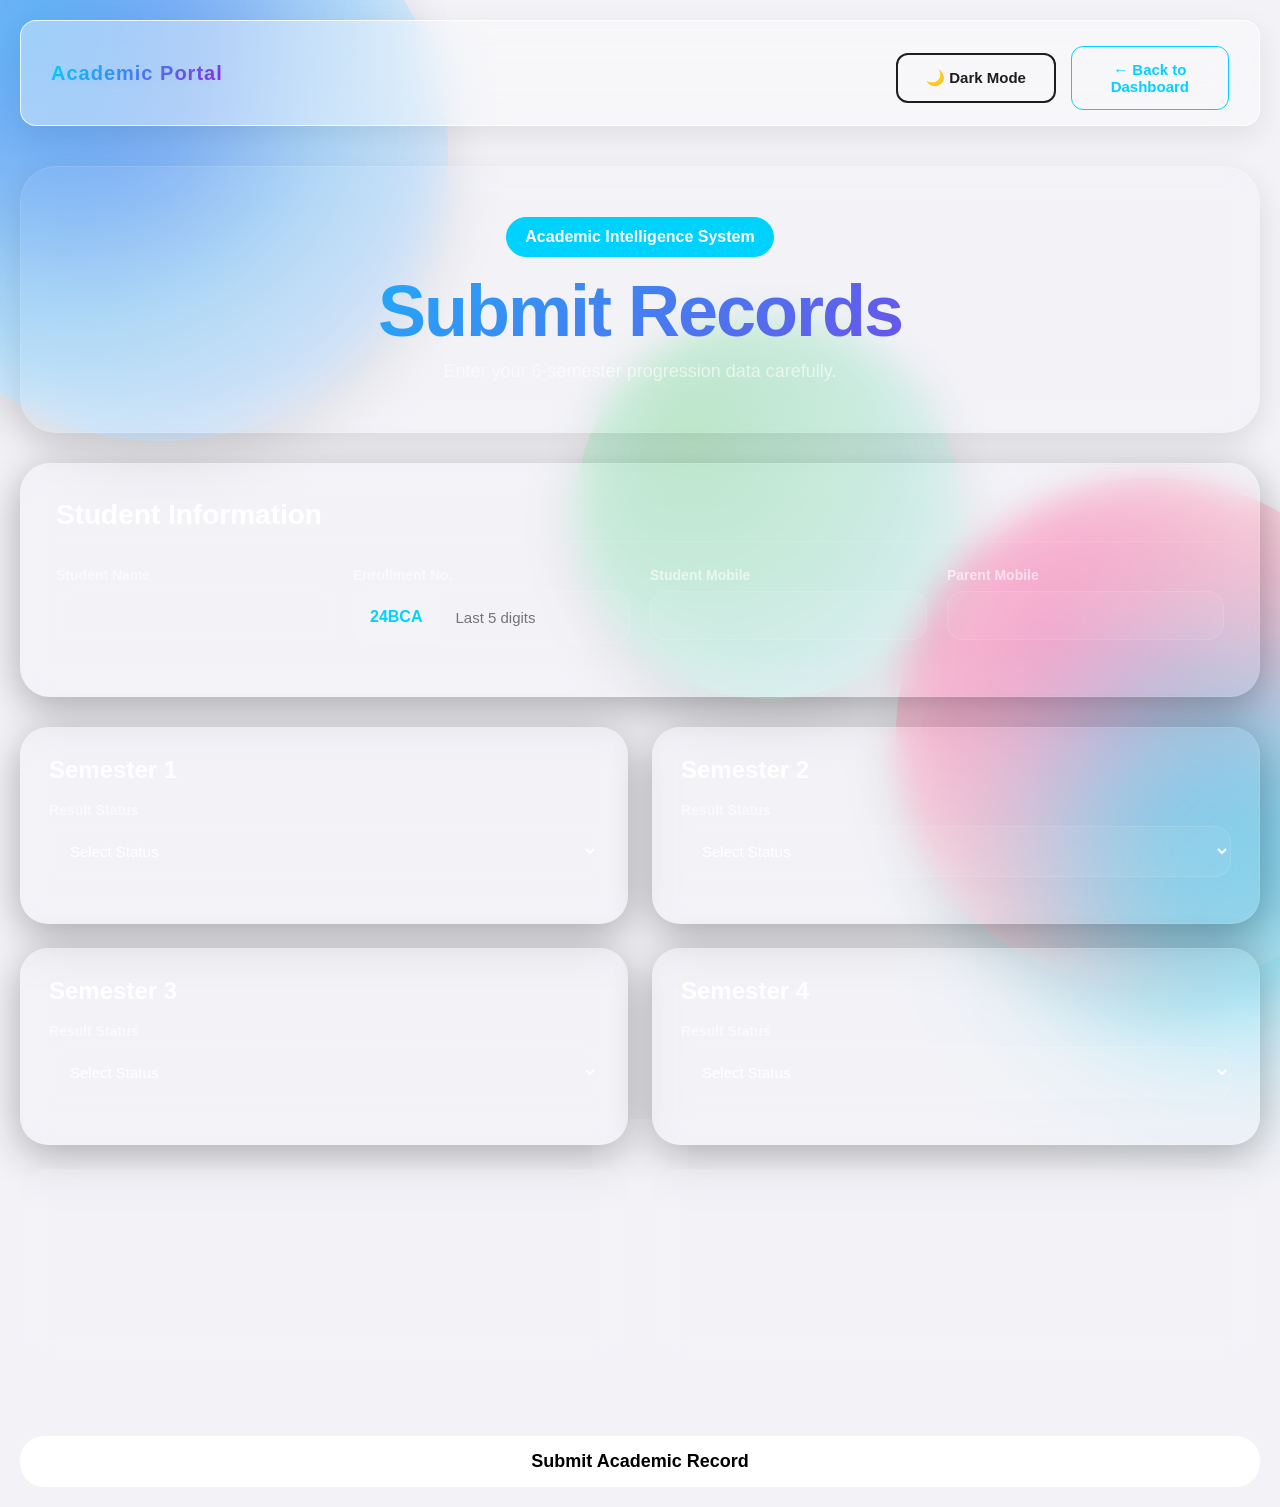
==== index.html @ d511ae59 "Update index.html" ====
<!DOCTYPE html>
<html lang="en">
<head>
    <meta charset="UTF-8">
    <meta name="viewport" content="width=device-width, initial-scale=1.0">
    <title>Submit Academic Records</title>
    <link rel="stylesheet" href="style.css">
    <link rel="stylesheet" href="dashboard.css">
</head>
<body class="dashboard-body" data-theme="light">

    <div class="orb orb-1"></div>
    <div class="orb orb-2"></div>
    <div class="orb orb-3"></div>

    <nav class="glass-nav">
        <h2>Academic Portal</h2>
        <div class="nav-controls">
            <button id="themeToggle" class="action-btn secondary theme-btn">🌙 Dark Mode</button>
            <button onclick="window.location.href='student-dashboard.html'" class="action-btn" style="background: transparent; border: 1px solid var(--primary); color: var(--primary);">
                ← Back to Dashboard
            </button>
        </div>
    </nav>

    <div class="container" style="margin-top: 40px; position: relative; z-index: 10;">
        
        <div class="hero" style="background: var(--card); backdrop-filter: blur(15px); border: 1px solid var(--border); box-shadow: 0 10px 30px rgba(0,0,0,0.1);">
            <div class="hero-content">
                <span class="hero-badge" style="background: var(--primary); color: white;">Academic Intelligence System</span>
                <h1 style="background: linear-gradient(135deg, var(--primary), var(--secondary)); -webkit-background-clip: text; -webkit-text-fill-color: transparent;">Submit Records</h1>
                <p style="color: var(--muted);">Enter your 6-semester progression data carefully.</p>
            </div>
        </div>

        <div class="dashboard">
            <section class="profile-card" style="background: var(--card); backdrop-filter: blur(15px); border: 1px solid var(--border);">
                <div class="section-header">
                    <h2 style="color: var(--text);">Student Information</h2>
                </div>
                <div class="profile-grid">
                    <div class="form-group">
                        <label style="color: var(--muted);">Student Name</label>
                        <input type="text" id="studentName" style="background: rgba(255,255,255,0.05); color: var(--text); border: 1px solid var(--border);">
                    </div>
                    <div class="form-group">
                        <label style="color: var(--muted);">Enrollment No.</label>
                        <div class="enroll-box" style="background: rgba(255,255,255,0.05); border: 1px solid var(--border);">
                            <span class="prefix" style="color: var(--primary);">24BCA</span>
                            <input type="text" id="rollNumber" maxlength="5" placeholder="Last 5 digits" style="color: var(--text);">
                        </div>
                    </div>
                    <div class="form-group">
                        <label style="color: var(--muted);">Student Mobile</label>
                        <input type="tel" id="studentMobile" style="background: rgba(255,255,255,0.05); color: var(--text); border: 1px solid var(--border);">
                    </div>
                    <div class="form-group">
                        <label style="color: var(--muted);">Parent Mobile</label>
                        <input type="tel" id="parentMobile" style="background: rgba(255,255,255,0.05); color: var(--text); border: 1px solid var(--border);">
                    </div>
                </div>
            </section>

            <div class="semester-grid">
                
                <section class="semester-card" style="background: var(--card); backdrop-filter: blur(15px); border: 1px solid var(--border);">
                    <h2 style="color: var(--text);">Semester 1</h2>
                    <div class="form-group">
                        <label style="color: var(--muted);">Result Status</label>
                        <select class="result-status" data-semester="1" style="background: rgba(255,255,255,0.05); color: var(--text); border: 1px solid var(--border);">
                            <option value="" style="color: black;">Select Status</option>
                            <option value="pass" style="color: black;">Passed</option>
                            <option value="atkt" style="color: black;">ATKT</option>
                        </select>
                    </div>
                    <div id="semester1Container"></div>
                </section>

                <section class="semester-card" style="background: var(--card); backdrop-filter: blur(15px); border: 1px solid var(--border);">
                    <h2 style="color: var(--text);">Semester 2</h2>
                    <div class="form-group">
                        <label style="color: var(--muted);">Result Status</label>
                        <select class="result-status" data-semester="2" style="background: rgba(255,255,255,0.05); color: var(--text); border: 1px solid var(--border);">
                            <option value="" style="color: black;">Select Status</option>
                            <option value="pass" style="color: black;">Passed</option>
                            <option value="atkt" style="color: black;">ATKT</option>
                        </select>
                    </div>
                    <div id="semester2Container"></div>
                </section>

                <section class="semester-card" style="background: var(--card); backdrop-filter: blur(15px); border: 1px solid var(--border);">
                    <h2 style="color: var(--text);">Semester 3</h2>
                    <div class="form-group">
                        <label style="color: var(--muted);">Result Status</label>
                        <select class="result-status" data-semester="3" style="background: rgba(255,255,255,0.05); color: var(--text); border: 1px solid var(--border);">
                            <option value="" style="color: black;">Select Status</option>
                            <option value="pass" style="color: black;">Passed</option>
                            <option value="atkt" style="color: black;">ATKT</option>
                        </select>
                    </div>
                    <div id="semester3Container"></div>
                </section>

                <section class="semester-card" style="background: var(--card); backdrop-filter: blur(15px); border: 1px solid var(--border);">
                    <h2 style="color: var(--text);">Semester 4</h2>
                    <div class="form-group">
                        <label style="color: var(--muted);">Result Status</label>
                        <select class="result-status" data-semester="4" style="background: rgba(255,255,255,0.05); color: var(--text); border: 1px solid var(--border);">
                            <option value="" style="color: black;">Select Status</option>
                            <option value="pass" style="color: black;">Passed</option>
                            <option value="atkt" style="color: black;">ATKT</option>
                        </select>
                    </div>
                    <div id="semester4Container"></div>
                </section>

                <section class="semester-card" style="background: var(--card); backdrop-filter: blur(15px); border: 1px solid var(--border);">
                    <h2 style="color: var(--text);">Semester 5</h2>
                    <div class="form-group">
                        <label style="color: var(--muted);">Result Status</label>
                        <select class="result-status" data-semester="5" style="background: rgba(255,255,255,0.05); color: var(--text); border: 1px solid var(--border);">
                            <option value="" style="color: black;">Select Status</option>
                            <option value="pass" style="color: black;">Passed</option>
                            <option value="atkt" style="color: black;">ATKT</option>
                        </select>
                    </div>
                    <div id="semester5Container"></div>
                </section>

                <section class="semester-card" style="background: var(--card); backdrop-filter: blur(15px); border: 1px solid var(--border);">
                    <h2 style="color: var(--text);">Semester 6</h2>
                    <div class="form-group">
                        <label style="color: var(--muted);">Result Status</label>
                        <select class="result-status" data-semester="6" style="background: rgba(255,255,255,0.05); color: var(--text); border: 1px solid var(--border);">
                            <option value="" style="color: black;">Select Status</option>
                            <option value="pass" style="color: black;">Passed</option>
                            <option value="atkt" style="color: black;">ATKT</option>
                        </select>
                    </div>
                    <div id="semester6Container"></div>
                </section>

            </div>

            <div class="submit-section" style="margin-top: 30px;">
                <button id="submitBtn" class="action-btn" style="width: 100%; padding: 15px; font-size: 18px;">Submit Academic Record</button>
            </div>
        </div>
    </div>

    <script src="script.js"></script>

    <script>
        const themeBtn = document.getElementById('themeToggle');
        const body = document.body;

        // Pull the exact theme the user selected on the dashboard
        const currentTheme = localStorage.getItem('theme') || 'light';
        body.setAttribute('data-theme', currentTheme);
        themeBtn.innerHTML = currentTheme === 'light' ? '🌙 Dark Mode' : '☀️ Light Mode';

        // Allow toggling from this page too
        themeBtn.addEventListener('click', () => {
            const newTheme = body.getAttribute('data-theme') === 'light' ? 'dark' : 'light';
            body.setAttribute('data-theme', newTheme);
            localStorage.setItem('theme', newTheme);
            themeBtn.innerHTML = newTheme === 'light' ? '🌙 Dark Mode' : '☀️ Light Mode';
        });
    </script>
</body>
</html>
---- style.css ----
@import url('https://fonts.googleapis.com/css2?family=Manrope:wght@300;400;500;600;700;800&display=swap');

* { margin: 0; padding: 0; box-sizing: border-box; font-family: 'Manrope', sans-serif; }

:root {
    --bg: #0a0a0f;
    --card: rgba(255, 255, 255, 0.05);
    --text: #ffffff;
    --muted: rgba(255, 255, 255, 0.6);
    --border: rgba(255, 255, 255, 0.1);
    --primary: #00d2ff;
    --secondary: #8a2be2;
    --warning: #ff2a85;
}

body {
    background-color: var(--bg);
    min-height: 100vh;
    padding: 40px 20px;
    overflow-x: hidden;
    color: var(--text);
}

/* Ambient Background Orbs */
body::before, body::after {
    content: "";
    position: fixed;
    border-radius: 50%;
    filter: blur(80px);
    z-index: -1;
    opacity: 0.5;
}

body::before {
    width: 400px; height: 400px;
    background: var(--secondary);
    top: -150px; left: -120px;
    animation: floatA 12s infinite ease-in-out;
}

body::after {
    width: 350px; height: 350px;
    background: var(--primary);
    bottom: -120px; right: -120px;
    animation: floatB 15s infinite ease-in-out;
}

@keyframes floatA { 50% { transform: translate(60px, 40px); } }
@keyframes floatB { 50% { transform: translate(-50px, -30px); } }

.container { max-width: 1400px; margin: auto; }

/* Liquid Glass Panels */
.hero, .stat-card, .profile-card, .semester-card, .atkt-card {
    background: var(--card);
    backdrop-filter: blur(20px);
    -webkit-backdrop-filter: blur(20px);
    border: 1px solid var(--border);
    box-shadow: 0 10px 40px rgba(0, 0, 0, 0.3);
}

.hero {
    padding: 50px;
    border-radius: 36px;
    margin-bottom: 30px;
    text-align: center;
}

.hero-badge {
    display: inline-block;
    padding: 10px 18px;
    border-radius: 999px;
    background: rgba(0, 210, 255, 0.1);
    border: 1px solid var(--primary);
    font-weight: 700;
    color: var(--primary);
    margin-bottom: 20px;
}

.hero h1 {
    font-size: 72px;
    line-height: .95;
    letter-spacing: -2px;
    font-weight: 800;
    color: var(--text);
    margin-bottom: 16px;
}

.hero p {
    font-size: 18px;
    color: var(--muted);
    max-width: 700px;
    margin: 0 auto;
}

/* Stats */
.stats-bar {
    display: grid;
    grid-template-columns: repeat(3, 1fr);
    gap: 20px;
    margin-bottom: 30px;
}

.stat-card {
    padding: 25px;
    border-radius: 24px;
    text-align: center;
    transition: .3s;
}

.stat-card:hover { transform: translateY(-6px); }

.stat-number {
    display: block;
    font-size: 32px;
    font-weight: 800;
    color: var(--primary);
    margin-bottom: 8px;
}

.stat-label { font-size: 14px; font-weight: 600; color: var(--muted); }

/* Dash & Grids (Your Original Layout Preserved) */
.dashboard { display: flex; flex-direction: column; gap: 30px; }

.profile-card { padding: 35px; border-radius: 30px; }

.section-header h2 { font-size: 28px; margin-bottom: 25px; border-bottom: 1px solid var(--border); padding-bottom: 10px;}

.profile-grid {
    display: grid;
    grid-template-columns: repeat(auto-fit, minmax(250px, 1fr));
    gap: 20px;
}

.semester-grid {
    display: grid;
    grid-template-columns: repeat(2, 1fr);
    gap: 24px;
}

.semester-card {
    border-radius: 28px;
    padding: 28px;
    transition: .35s;
}

.semester-card:hover {
    transform: translateY(-5px);
    border-color: var(--primary);
}

.semester-card h2 { font-size: 24px; margin-bottom: 18px; }

/* Frosted Forms */
.form-group { margin-bottom: 18px; }

label { display: block; margin-bottom: 8px; font-size: 14px; font-weight: 700; color: var(--muted); }

input, select {
    width: 100%;
    padding: 15px 16px;
    border-radius: 16px;
    border: 1px solid var(--border);
    background: rgba(0, 0, 0, 0.4);
    color: var(--text);
    font-size: 15px;
    transition: .25s;
}

input:focus, select:focus {
    outline: none;
    border-color: var(--primary);
    box-shadow: 0 0 0 4px rgba(0, 210, 255, 0.15);
}

select option { background: var(--bg); color: var(--text); }

.enroll-box {
    display: flex;
    align-items: center;
    width: 100%;
    height: 52px;
    border: 1px solid var(--border);
    border-radius: 16px;
    overflow: hidden;
    background: rgba(0, 0, 0, 0.4);
    transition: all .25s ease;
}

.enroll-box:focus-within {
    border-color: var(--primary);
    box-shadow: 0 0 0 4px rgba(0, 210, 255, 0.15);
}

.prefix {
    padding: 0 16px;
    height: 100%;
    display: flex;
    align-items: center;
    background: rgba(255, 255, 255, 0.05);
    color: var(--primary);
    font-weight: 600;
    border-right: 1px solid var(--border);
}

.enroll-box input {
    flex: 1;
    height: 100%;
    border: none !important;
    outline: none !important;
    box-shadow: none !important;
    padding: 0 16px;
    background: transparent;
}

/* ATKT Styling */
.atkt-card {
    border: 2px dashed var(--warning);
    border-radius: 20px;
    padding: 20px;
    margin-bottom: 15px;
    background: rgba(255, 42, 133, 0.05);
}

.atkt-card h3 { color: var(--warning); margin-bottom: 15px; }

.atkt-wrapper button {
    padding: 14px 18px;
    border: 1px solid var(--warning);
    border-radius: 14px;
    background: transparent;
    color: var(--warning);
    font-weight: 700;
    cursor: pointer;
    transition: .3s;
}
.atkt-wrapper button:hover { background: rgba(255, 42, 133, 0.1); }

/* Submit Button */
.submit-section { margin-top: 10px; }

#submitBtn {
    width: 100%;
    padding: 24px;
    border: none;
    border-radius: 24px;
    font-size: 18px;
    font-weight: 800;
    cursor: pointer;
    color: #000;
    background: var(--text);
    transition: .3s;
}

#submitBtn:hover { transform: translateY(-4px); box-shadow: 0 10px 30px rgba(255,255,255,0.2); }

/* Responsive Grid Adjustments */
@media(max-width: 900px) {
    .hero h1 { font-size: 48px; }
    .semester-grid { grid-template-columns: 1fr; }
}
@media(max-width: 600px) {
    .hero { padding: 28px; }
    .profile-card, .semester-card { padding: 20px; }
    .hero h1 { font-size: 36px; }
    .stats-bar { grid-template-columns: 1fr; }
}

/* Hide original particle JS dots */
#particles { display: none; }
---- dashboard.css ----
/* Base Reset & Variables for Dark/Light Mode */
* {
    box-sizing: border-box;
    font-family: -apple-system, BlinkMacSystemFont, "Segoe UI", Roboto, Helvetica, Arial, sans-serif;
}

/* Light Mode Variables (Default) */
:root {
    --bg-color: #f2f2f7;
    --text-main: #1d1d1f;
    --text-muted: #4a4a4e;
    --glass-bg: rgba(255, 255, 255, 0.4);
    --glass-border: rgba(255, 255, 255, 0.8);
    --glass-shadow: rgba(0, 0, 0, 0.08);
    --ring-track: rgba(0, 0, 0, 0.05);
    --btn-bg: #1d1d1f;
    --btn-text: #ffffff;
}

/* Dark Mode Variables */
[data-theme="dark"] {
    --bg-color: #0d0d12;
    --text-main: #ffffff;
    --text-muted: rgba(255, 255, 255, 0.7);
    --glass-bg: rgba(255, 255, 255, 0.05);
    --glass-border: rgba(255, 255, 255, 0.15);
    --glass-shadow: rgba(0, 0, 0, 0.3);
    --ring-track: rgba(255, 255, 255, 0.1);
    --btn-bg: rgba(255, 255, 255, 0.9);
    --btn-text: #0d0d12;
}

body {
    background-color: var(--bg-color); 
    color: var(--text-main);
    display: flex;
    justify-content: center;
    align-items: center;
    height: 100vh;
    margin: 0;
    overflow: hidden; 
    transition: background-color 0.5s ease, color 0.5s ease; /* Smooth transition when toggling */
}

/* =========================================
   LIQUID MIRROR BUBBLES
   ========================================= */
.orb {
    position: fixed;
    border-radius: 50%;
    z-index: -1;
    /* This creates the liquid 3D glass effect */
    box-shadow: inset 0 0 60px rgba(255, 255, 255, 0.4), 0 20px 50px rgba(0, 0, 0, 0.1);
    backdrop-filter: blur(8px);
    -webkit-backdrop-filter: blur(8px);
    animation: float 20s infinite alternate ease-in-out;
}

.orb-1 {
    width: 45vw; height: 45vw;
    top: -15%; left: -10%;
    background: radial-gradient(circle at 30% 30%, rgba(0, 210, 255, 0.5), rgba(138, 43, 226, 0.1));
}

.orb-2 {
    width: 40vw; height: 40vw;
    bottom: -10%; right: -10%;
    background: radial-gradient(circle at 30% 30%, rgba(255, 42, 133, 0.4), rgba(255, 140, 0, 0.1));
    animation-delay: -5s;
}

.orb-3 {
    width: 30vw; height: 30vw;
    top: 35%; left: 45%;
    background: radial-gradient(circle at 30% 30%, rgba(52, 199, 89, 0.3), rgba(0, 210, 255, 0.1));
    animation-delay: -10s;
}

@keyframes float {
    0% { transform: translate(0, 0) scale(1) rotate(0deg); }
    50% { transform: translate(40px, -40px) scale(1.05) rotate(15deg); }
    100% { transform: translate(-20px, 30px) scale(0.95) rotate(-10deg); }
}

/* =========================================
   MIRRORY GLASS HEADER
   ========================================= */
.glass-nav {
    display: flex;
    justify-content: space-between;
    align-items: center;
    padding: 20px 40px;
    background: var(--card);
    backdrop-filter: blur(25px);
    -webkit-backdrop-filter: blur(25px);
    border-bottom: 1px solid var(--border);
    box-shadow: 0 10px 30px rgba(0, 0, 0, 0.05);
}

.glass-nav h2 {
    /* Gradient text that adapts to the theme */
    background: linear-gradient(135deg, var(--primary), var(--secondary));
    -webkit-background-clip: text;
    -webkit-text-fill-color: transparent;
    font-size: 28px;
    font-weight: 900;
    letter-spacing: 1px;
    text-shadow: 0px 4px 15px rgba(0,0,0,0.05);
}

/* Enhances the header text brightness specifically in Dark Mode */
[data-theme="dark"] .glass-nav h2 {
    background: linear-gradient(135deg, #00d2ff, #e0aaff);
    -webkit-background-clip: text;
    -webkit-text-fill-color: transparent;
}
/* Animation keyframes */
@keyframes float {
    0% { transform: translate(0, 0) scale(1); }
    33% { transform: translate(120px, 180px) scale(1.1); }
    66% { transform: translate(-80px, 120px) scale(0.95); }
    100% { transform: translate(180px, -80px) scale(1.15); }
}

/* --- LIQUID GLASS LOGIN CARD (LIGHT MODE) --- */
.login-card {
    background: rgba(255, 255, 255, 0.4);
    backdrop-filter: blur(25px);
    -webkit-backdrop-filter: blur(25px); 
    
    border: 1px solid rgba(255, 255, 255, 0.8);
    border-bottom: 1px solid rgba(255, 255, 255, 0.4);
    border-right: 1px solid rgba(255, 255, 255, 0.4);
    box-shadow: 0 16px 40px 0 rgba(0, 0, 0, 0.08);
    
    padding: 40px;
    border-radius: 24px;
    width: 100%;
    max-width: 400px;
    z-index: 10; 
}

.login-card h2 {
    text-align: center;
    margin-top: 0;
    margin-bottom: 30px;
    font-weight: 600;
    letter-spacing: 0.5px;
}

/* Form Inputs */
.input-group {
    margin-bottom: 24px;
}

.input-group label {
    display: block;
    margin-bottom: 8px;
    color: #4a4a4e;
    font-size: 14px;
    font-weight: 600;
}

.input-group input {
    width: 100%;
    padding: 14px;
    background: rgba(255, 255, 255, 0.6);
    border: 1px solid rgba(0, 0, 0, 0.05);
    border-radius: 12px;
    font-size: 16px;
    color: #1d1d1f;
    transition: all 0.3s ease;
}

.input-group input::placeholder {
    color: #86868b;
}

.input-group input:focus {
    background: rgba(255, 255, 255, 0.9);
    border-color: rgba(0, 122, 255, 0.4); 
    outline: none;
    box-shadow: 0 0 0 4px rgba(0, 122, 255, 0.1);
}

/* Submit Button */
button {
    width: 100%;
    padding: 16px;
    background: #1d1d1f; 
    color: #ffffff;
    border: none;
    border-radius: 12px;
    font-size: 16px;
    font-weight: 600;
    cursor: pointer;
    transition: all 0.3s ease;
}

button:hover {
    background: #000000;
    transform: translateY(-2px);
    box-shadow: 0 6px 16px rgba(0, 0, 0, 0.2);
}

/* Status Message */
#status-message {
    text-align: center;
    margin-top: 20px;
    font-size: 14px;
    min-height: 20px;
    font-weight: 600;
}

.error { color: #ff3b30; } 
.success { color: #34c759; }

/* =========================================
   DASHBOARD STYLES (Upgraded Liquid Glass)
   ========================================= */

.dashboard-body {
    display: block; 
    overflow-y: auto;
    padding: 20px;
    height: 100%;
}

.nav-controls {
    display: flex;
    gap: 15px;
    align-items: center;
}

.theme-btn {
    padding: 6px 12px;
    font-size: 14px;
    cursor: pointer;
}

/* Upgraded Glass Cards */
.glass-nav, .glass-card {
    background: var(--glass-bg);
    backdrop-filter: blur(25px);
    -webkit-backdrop-filter: blur(25px);
    border: 1px solid var(--glass-border);
    box-shadow: 0 10px 30px 0 var(--glass-shadow);
    transition: all 0.5s ease; /* Smooth theme transition */
}

.glass-nav {
    border-radius: 16px;
    padding: 15px 30px;
    display: flex;
    justify-content: space-between;
    align-items: center;
    margin-bottom: 30px;
}

.glass-nav h2 {
    margin: 0;
    font-size: 20px;
}

.logout-btn {
    width: auto;
    padding: 8px 20px;
    font-size: 14px;
    background: transparent;
    color: #ff3b30;
    border: 1px solid #ff3b30;
}

.logout-btn:hover {
    background: #ff3b30;
    color: white;
}

.dashboard-container {
    max-width: 1000px;
    margin: 0 auto;
}

.glass-card {
    border-radius: 20px;
    padding: 25px;
    margin-bottom: 25px;
}

.glass-card h3 {
    margin-top: 0;
    margin-bottom: 20px;
    border-bottom: 1px solid var(--ring-track);
    padding-bottom: 10px;
}

/* Liquid SVG Progress Rings */
.rings-section {
    text-align: center;
}

.rings-container {
    display: flex;
    justify-content: space-around;
    flex-wrap: wrap;
    gap: 20px;
    padding-top: 10px;
}

.ring-wrapper {
    position: relative;
    width: 160px;
    display: flex;
    flex-direction: column;
    align-items: center;
    transition: transform 0.3s ease; /* Fun hover effect */
}

.ring-wrapper:hover {
    transform: translateY(-5px) scale(1.05);
}

.progress-ring {
    transform: rotate(-90deg); 
    /* This drop-shadow creates the 3D Liquid Glow effect */
    filter: drop-shadow(0px 0px 8px rgba(0,0,0,0.2));
}

.progress-ring circle {
    fill: transparent;
    stroke-width: 14; /* Thicker for a more liquid feel */
    stroke-linecap: round; 
}

.ring-bg {
    stroke: var(--ring-track);
    transition: stroke 0.5s ease;
}

.ring-progress {
    /* Larger circumference for r=60 is ~377 */
    stroke-dasharray: 377; 
    stroke-dashoffset: 377;
    /* Springy, satisfying animation curve */
    transition: stroke-dashoffset 1.5s cubic-bezier(0.4, 0, 0.2, 1); 
}

/* Vibrant Glow Colors */
.ring-green { stroke: #34c759; filter: drop-shadow(0 0 10px rgba(52, 199, 89, 0.4)); }
.ring-blue { stroke: #0a84ff; filter: drop-shadow(0 0 10px rgba(10, 132, 255, 0.4)); }
.ring-pink { stroke: #ff2d55; filter: drop-shadow(0 0 10px rgba(255, 45, 85, 0.4)); }

.ring-text {
    position: absolute;
    top: 60px; 
    left: 50%;
    transform: translateX(-50%);
    font-size: 24px;
    font-weight: bold;
    color: var(--text-main);
    transition: color 0.5s ease;
}

.ring-label {
    margin-top: 15px;
    font-size: 15px;
    font-weight: 600;
    color: var(--text-muted);
}

/* Lower Grid Layout Updates */
.dashboard-grid {
    display: grid;
    grid-template-columns: 2fr 1fr;
    gap: 25px;
}

@media (max-width: 768px) {
    .dashboard-grid {
        grid-template-columns: 1fr; 
    }
}

.announcement-list {
    list-style: none;
    padding: 0;
    margin: 0;
}

.announcement-list li {
    padding: 12px 0;
    border-bottom: 1px solid var(--ring-track);
}

.announcement-list a {
    text-decoration: none;
    color: #0a84ff;
    font-weight: 500;
}

.announcement-list a:hover {
    text-decoration: underline;
}

.actions-column {
    display: flex;
    flex-direction: column;
    gap: 25px;
}

.action-btn {
    width: 100%;
    padding: 14px;
    margin-top: 10px;
    background: var(--btn-bg);
    color: var(--btn-text);
    border: none;
    border-radius: 12px;
    font-size: 15px;
    font-weight: 600;
    cursor: pointer;
    transition: all 0.3s ease;
}

.action-btn:hover {
    transform: translateY(-2px);
    box-shadow: 0 6px 16px rgba(0, 0, 0, 0.2);
}

.action-btn.secondary {
    background: transparent;
    color: var(--text-main);
    border: 2px solid var(--text-main);
}

.action-btn.secondary:hover {
    background: var(--ring-track);
    box-shadow: none;
}

.status-badge {
    font-weight: bold;
    color: var(--text-muted);
}

/* --- LOGIN TABS (Segmented Control) --- */
.login-tabs {
    display: flex;
    background: var(--ring-track); /* Uses the translucent variable from our themes */
    border-radius: 14px;
    padding: 5px;
    margin-bottom: 25px;
}

.login-tab {
    flex: 1;
    text-align: center;
    padding: 12px;
    border-radius: 10px;
    cursor: pointer;
    font-size: 15px;
    font-weight: 600;
    color: var(--text-muted);
    transition: all 0.3s cubic-bezier(0.4, 0, 0.2, 1);
}

.login-tab:hover {
    color: var(--text-main);
}

.login-tab.active {
    background: var(--glass-bg);
    color: var(--text-main);
    box-shadow: 0 4px 12px var(--glass-shadow);
    border: 1px solid var(--glass-border);
}

/* =========================================
   8. MODAL (POP-UP) STYLES
   ========================================= */
.modal-overlay {
    position: fixed;
    top: 0;
    left: 0;
    width: 100%;
    height: 100%;
    background: rgba(0, 0, 0, 0.6);
    backdrop-filter: blur(15px);
    -webkit-backdrop-filter: blur(15px);
    z-index: 1000;
    display: flex;
    justify-content: center;
    align-items: center;
    
    /* Hidden by default with smooth fade */
    opacity: 0;
    visibility: hidden;
    transition: all 0.4s ease;
}

/* When the .active class is added via JS, it appears */
.modal-overlay.active {
    opacity: 1;
    visibility: visible;
}

.modal-content {
    width: 95%;
    max-width: 1200px;
    position: relative;
    
    /* Starts slightly lower and smaller for the slide-up effect */
    transform: translateY(50px) scale(0.95);
    transition: all 0.5s cubic-bezier(0.175, 0.885, 0.32, 1.275);
}

.modal-overlay.active .modal-content {
    transform: translateY(0) scale(1);
}

.modal-scroll-area {
    max-height: 85vh; /* Prevents the modal from being taller than the screen */
    overflow-y: auto; /* Adds a scrollbar inside the modal */
    padding: 20px 0;
    border-radius: 30px;
    /* Custom scrollbar hiding for cleaner look */
    scrollbar-width: thin;
    scrollbar-color: var(--primary) transparent;
}

/* Close Button Styling */
.close-btn {
    position: absolute;
    top: -15px;
    right: -15px;
    width: 45px;
    height: 45px;
    background: rgba(255, 255, 255, 0.1);
    backdrop-filter: blur(10px);
    border: 1px solid rgba(255, 255, 255, 0.2);
    border-radius: 50%;
    color: white;
    font-size: 28px;
    line-height: 1;
    cursor: pointer;
    z-index: 1100;
    transition: all 0.3s ease;
    box-shadow: 0 4px 15px rgba(0,0,0,0.3);
}

.close-btn:hover {
    background: var(--warning);
    transform: rotate(90deg); /* Fun spin effect */
}
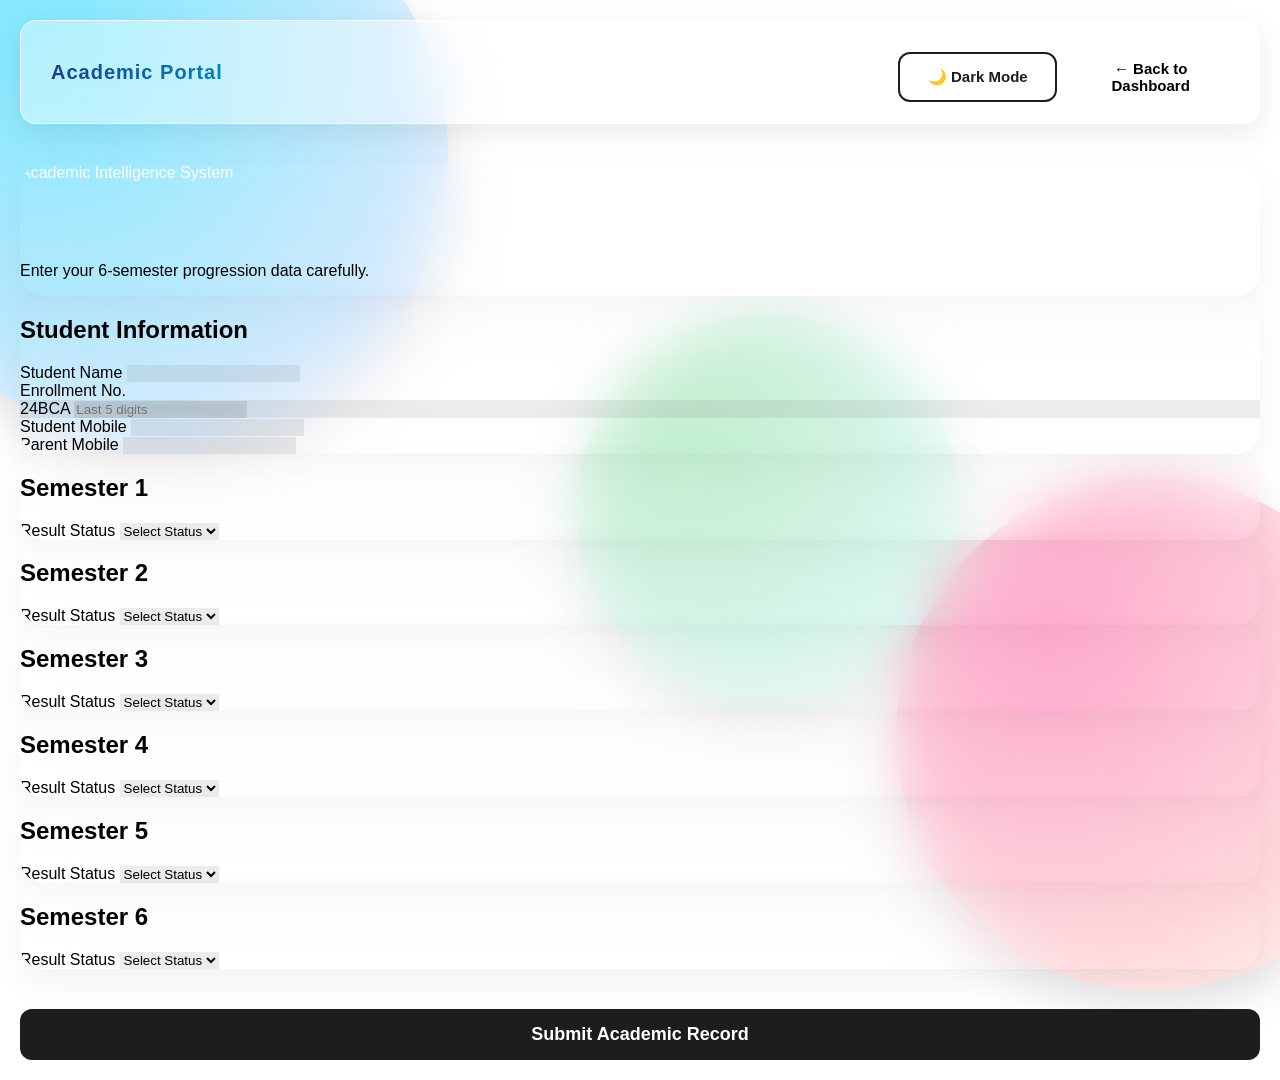
==== commit c924b7f6: "Update index.html" ====
--- a/index.html
+++ b/index.html
@@ -4,7 +4,6 @@
     <meta charset="UTF-8">
     <meta name="viewport" content="width=device-width, initial-scale=1.0">
     <title>Submit Academic Records</title>
-    <link rel="stylesheet" href="style.css">
     <link rel="stylesheet" href="dashboard.css">
 </head>
 <body class="dashboard-body" data-theme="light">
--- a/dashboard.css
+++ b/dashboard.css
@@ -552,3 +552,103 @@
     background: var(--warning);
     transform: rotate(90deg); /* Fun spin effect */
 }
+
+/* =========================================
+   MASTER COLOR ENFORCER (Fixes Light Mode)
+   ========================================= */
+/* 1. Force the main background and text to swap */
+body.dashboard-body {
+    background-color: var(--bg);
+    color: var(--text);
+    transition: background-color 0.4s ease, color 0.4s ease;
+}
+
+/* 2. Force headings and text to obey the theme */
+h1, h2:not(.glass-nav h2), h3, .stat-number, .profile-card h2, .semester-card h2 {
+    color: var(--text) !important;
+}
+
+p, label, .ring-label, .hero p {
+    color: var(--muted) !important;
+}
+
+/* 3. Fix the Input Boxes so they are visible in both modes */
+input[type="text"], 
+input[type="number"], 
+input[type="tel"], 
+select, 
+.enroll-box {
+    /* Uses a smart translucent grey that looks good on both light and dark backgrounds */
+    background-color: rgba(128, 128, 128, 0.15) !important; 
+    color: var(--text) !important;
+    border: 1px solid var(--border) !important;
+    backdrop-filter: blur(5px);
+}
+
+/* 4. Fix the Dropdown Options (so the list isn't invisible) */
+select option {
+    background-color: var(--bg);
+    color: var(--text);
+}
+
+/* 5. Make sure the cards themselves keep their glass look */
+.glass-card, .semester-card, .profile-card {
+    background: var(--card) !important;
+    border: 1px solid var(--border) !important;
+}
+
+/* =========================================
+   ULTIMATE PREMIUM GLASS UPGRADE
+   ========================================= */
+
+/* 1. Pull the bubbles completely into the background */
+.orb {
+    z-index: 0 !important; /* Brings them in front of the flat background color */
+}
+
+/* 2. Push all the content above the bubbles */
+.glass-nav, .dashboard-container, .container {
+    position: relative;
+    z-index: 10 !important; 
+}
+
+/* 3. Apply the Premium Glass effect to EVERY card on the page */
+.glass-card, .semester-card, .profile-card, .hero {
+    background: var(--card) !important;
+    backdrop-filter: blur(25px) !important; /* The liquid glass blur */
+    -webkit-backdrop-filter: blur(25px) !important;
+    border: 1px solid var(--border) !important;
+    box-shadow: 0 15px 35px rgba(0, 0, 0, 0.05) !important;
+    border-radius: 24px !important;
+    position: relative;
+    overflow: hidden;
+}
+
+/* 4. Fix Light Mode Header Readability (Deep Navy & Ocean Blue) */
+[data-theme="light"] .glass-nav h2 {
+    background: linear-gradient(135deg, #1e3a8a, #0284c7) !important;
+    -webkit-background-clip: text !important;
+    -webkit-text-fill-color: transparent !important;
+}
+
+/* 5. Keep Dark Mode Header Bright (Cyan & Purple) */
+[data-theme="dark"] .glass-nav h2 {
+    background: linear-gradient(135deg, #00d2ff, #e0aaff) !important;
+    -webkit-background-clip: text !important;
+    -webkit-text-fill-color: transparent !important;
+}
+
+/* =========================================
+   INDEX.HTML CONTAINER FIX
+   ========================================= */
+/* This stops the old style.css from hiding the bubbles */
+.container {
+    background: transparent !important;
+    box-shadow: none !important;
+    border: none !important;
+}
+
+/* Ensure the body completely surrenders to the new theme */
+body {
+    background-color: var(--bg) !important;
+}
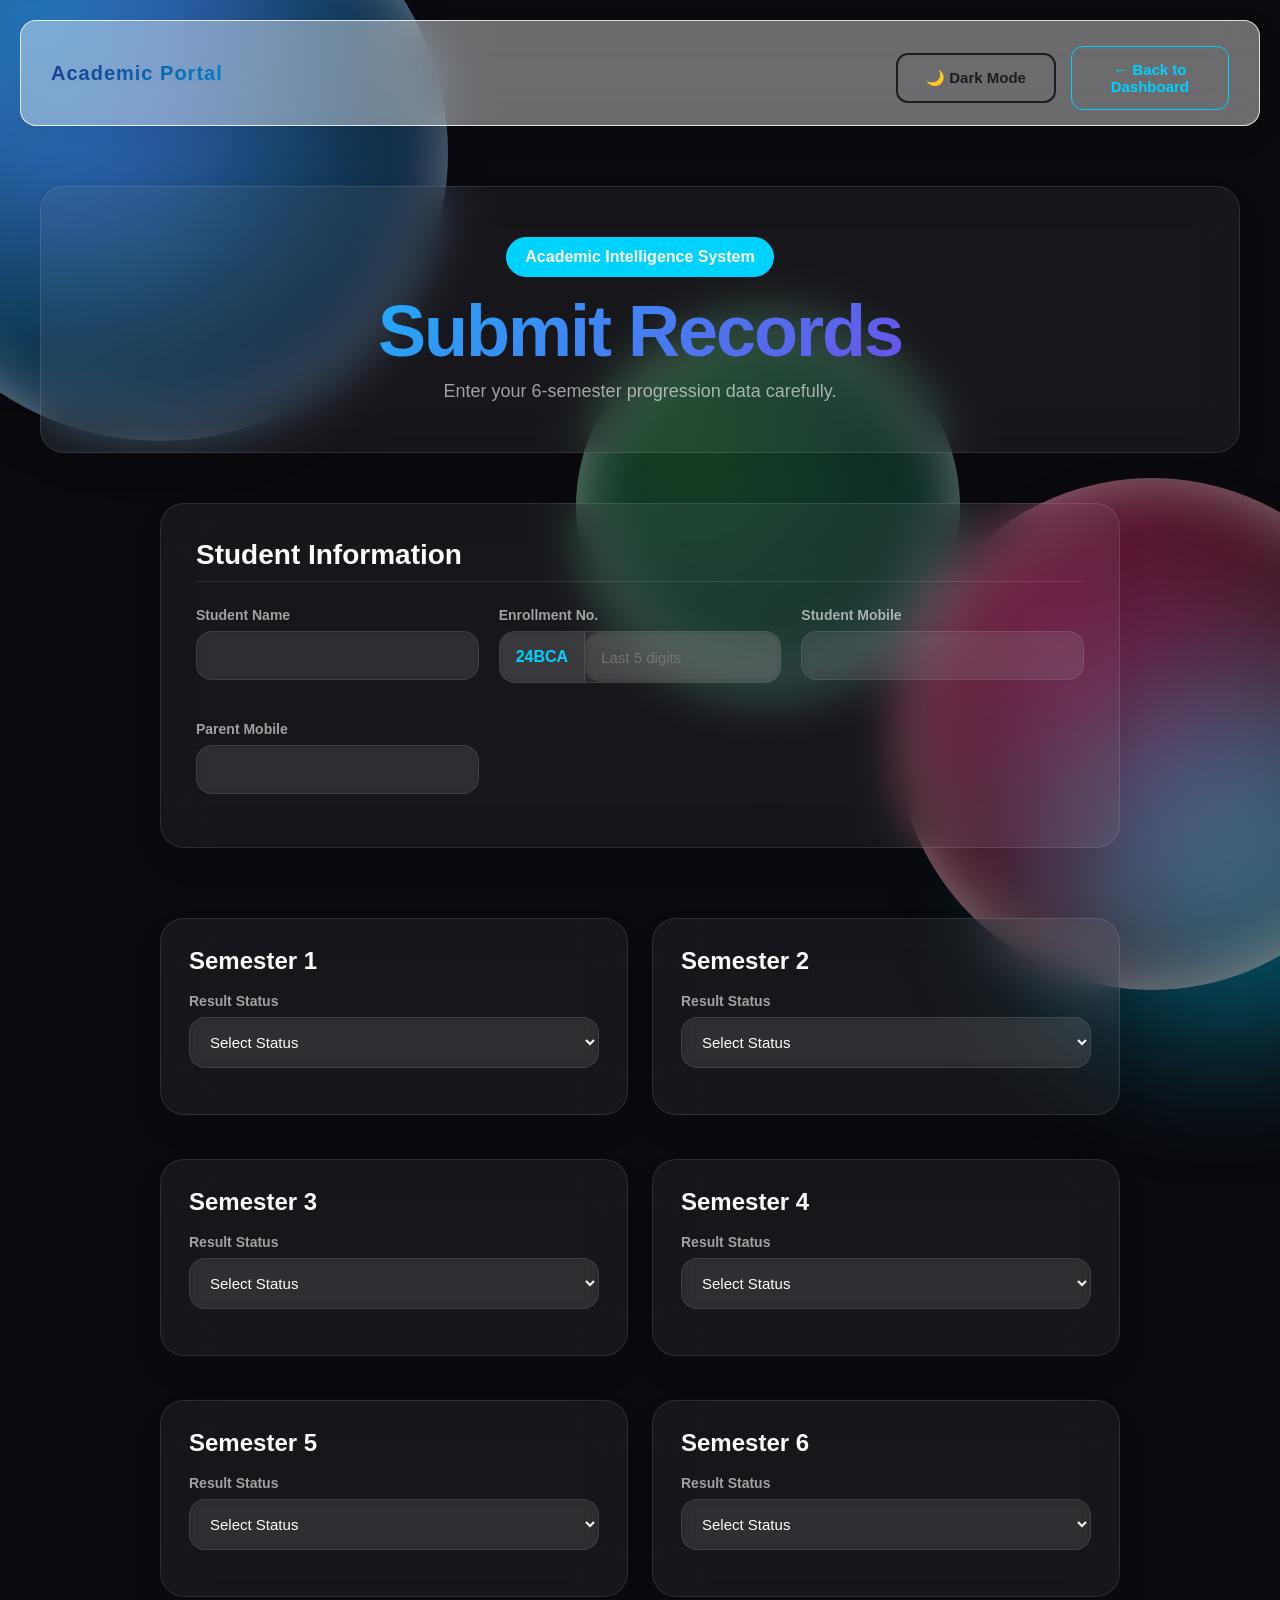
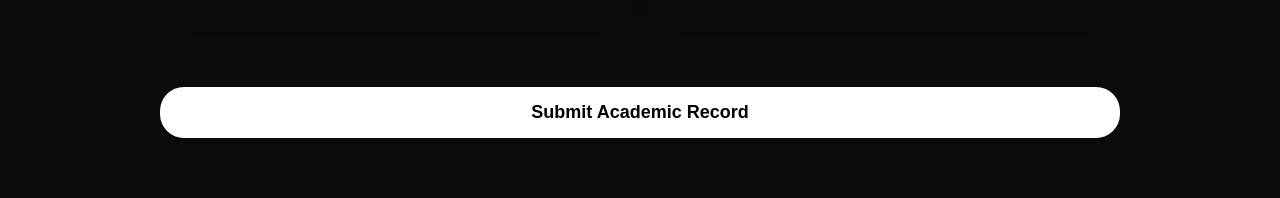
==== commit a18dcbc4: "Update index.html" ====
--- a/index.html
+++ b/index.html
@@ -5,6 +5,7 @@
     <meta name="viewport" content="width=device-width, initial-scale=1.0">
     <title>Submit Academic Records</title>
     <link rel="stylesheet" href="dashboard.css">
+     <link rel="stylesheet" href="style.css">
 </head>
 <body class="dashboard-body" data-theme="light">
 
--- a/dashboard.css
+++ b/dashboard.css
@@ -652,3 +652,42 @@
 body {
     background-color: var(--bg) !important;
 }
+
+/* =========================================
+   FORM LAYOUT RESTORATION
+   ========================================= */
+.container, .dashboard {
+    max-width: 1000px;
+    margin: 0 auto;
+    padding: 20px;
+}
+
+.semester-grid {
+    display: grid;
+    grid-template-columns: repeat(2, 1fr);
+    gap: 20px;
+    margin-top: 20px;
+}
+
+.semester-card, .profile-card {
+    padding: 20px;
+    margin-bottom: 20px;
+}
+
+.form-group {
+    margin-bottom: 15px;
+}
+
+input, select {
+    width: 100%;
+    padding: 10px;
+    border-radius: 8px;
+    box-sizing: border-box; /* Ensures padding doesn't break the width */
+}
+
+/* Ensure the hero section looks good */
+.hero {
+    padding: 40px;
+    margin-bottom: 30px;
+    text-align: center;
+}
--- a/style.css
+++ b/style.css
@@ -0,0 +1,271 @@
+@import url('https://fonts.googleapis.com/css2?family=Manrope:wght@300;400;500;600;700;800&display=swap');
+
+* { margin: 0; padding: 0; box-sizing: border-box; font-family: 'Manrope', sans-serif; }
+
+:root {
+    --bg: #0a0a0f;
+    --card: rgba(255, 255, 255, 0.05);
+    --text: #ffffff;
+    --muted: rgba(255, 255, 255, 0.6);
+    --border: rgba(255, 255, 255, 0.1);
+    --primary: #00d2ff;
+    --secondary: #8a2be2;
+    --warning: #ff2a85;
+}
+
+body {
+    background-color: var(--bg);
+    min-height: 100vh;
+    padding: 40px 20px;
+    overflow-x: hidden;
+    color: var(--text);
+}
+
+/* Ambient Background Orbs */
+body::before, body::after {
+    content: "";
+    position: fixed;
+    border-radius: 50%;
+    filter: blur(80px);
+    z-index: -1;
+    opacity: 0.5;
+}
+
+body::before {
+    width: 400px; height: 400px;
+    background: var(--secondary);
+    top: -150px; left: -120px;
+    animation: floatA 12s infinite ease-in-out;
+}
+
+body::after {
+    width: 350px; height: 350px;
+    background: var(--primary);
+    bottom: -120px; right: -120px;
+    animation: floatB 15s infinite ease-in-out;
+}
+
+@keyframes floatA { 50% { transform: translate(60px, 40px); } }
+@keyframes floatB { 50% { transform: translate(-50px, -30px); } }
+
+.container { max-width: 1400px; margin: auto; }
+
+/* Liquid Glass Panels */
+.hero, .stat-card, .profile-card, .semester-card, .atkt-card {
+    background: var(--card);
+    backdrop-filter: blur(20px);
+    -webkit-backdrop-filter: blur(20px);
+    border: 1px solid var(--border);
+    box-shadow: 0 10px 40px rgba(0, 0, 0, 0.3);
+}
+
+.hero {
+    padding: 50px;
+    border-radius: 36px;
+    margin-bottom: 30px;
+    text-align: center;
+}
+
+.hero-badge {
+    display: inline-block;
+    padding: 10px 18px;
+    border-radius: 999px;
+    background: rgba(0, 210, 255, 0.1);
+    border: 1px solid var(--primary);
+    font-weight: 700;
+    color: var(--primary);
+    margin-bottom: 20px;
+}
+
+.hero h1 {
+    font-size: 72px;
+    line-height: .95;
+    letter-spacing: -2px;
+    font-weight: 800;
+    color: var(--text);
+    margin-bottom: 16px;
+}
+
+.hero p {
+    font-size: 18px;
+    color: var(--muted);
+    max-width: 700px;
+    margin: 0 auto;
+}
+
+/* Stats */
+.stats-bar {
+    display: grid;
+    grid-template-columns: repeat(3, 1fr);
+    gap: 20px;
+    margin-bottom: 30px;
+}
+
+.stat-card {
+    padding: 25px;
+    border-radius: 24px;
+    text-align: center;
+    transition: .3s;
+}
+
+.stat-card:hover { transform: translateY(-6px); }
+
+.stat-number {
+    display: block;
+    font-size: 32px;
+    font-weight: 800;
+    color: var(--primary);
+    margin-bottom: 8px;
+}
+
+.stat-label { font-size: 14px; font-weight: 600; color: var(--muted); }
+
+/* Dash & Grids (Your Original Layout Preserved) */
+.dashboard { display: flex; flex-direction: column; gap: 30px; }
+
+.profile-card { padding: 35px; border-radius: 30px; }
+
+.section-header h2 { font-size: 28px; margin-bottom: 25px; border-bottom: 1px solid var(--border); padding-bottom: 10px;}
+
+.profile-grid {
+    display: grid;
+    grid-template-columns: repeat(auto-fit, minmax(250px, 1fr));
+    gap: 20px;
+}
+
+.semester-grid {
+    display: grid;
+    grid-template-columns: repeat(2, 1fr);
+    gap: 24px;
+}
+
+.semester-card {
+    border-radius: 28px;
+    padding: 28px;
+    transition: .35s;
+}
+
+.semester-card:hover {
+    transform: translateY(-5px);
+    border-color: var(--primary);
+}
+
+.semester-card h2 { font-size: 24px; margin-bottom: 18px; }
+
+/* Frosted Forms */
+.form-group { margin-bottom: 18px; }
+
+label { display: block; margin-bottom: 8px; font-size: 14px; font-weight: 700; color: var(--muted); }
+
+input, select {
+    width: 100%;
+    padding: 15px 16px;
+    border-radius: 16px;
+    border: 1px solid var(--border);
+    background: rgba(0, 0, 0, 0.4);
+    color: var(--text);
+    font-size: 15px;
+    transition: .25s;
+}
+
+input:focus, select:focus {
+    outline: none;
+    border-color: var(--primary);
+    box-shadow: 0 0 0 4px rgba(0, 210, 255, 0.15);
+}
+
+select option { background: var(--bg); color: var(--text); }
+
+.enroll-box {
+    display: flex;
+    align-items: center;
+    width: 100%;
+    height: 52px;
+    border: 1px solid var(--border);
+    border-radius: 16px;
+    overflow: hidden;
+    background: rgba(0, 0, 0, 0.4);
+    transition: all .25s ease;
+}
+
+.enroll-box:focus-within {
+    border-color: var(--primary);
+    box-shadow: 0 0 0 4px rgba(0, 210, 255, 0.15);
+}
+
+.prefix {
+    padding: 0 16px;
+    height: 100%;
+    display: flex;
+    align-items: center;
+    background: rgba(255, 255, 255, 0.05);
+    color: var(--primary);
+    font-weight: 600;
+    border-right: 1px solid var(--border);
+}
+
+.enroll-box input {
+    flex: 1;
+    height: 100%;
+    border: none !important;
+    outline: none !important;
+    box-shadow: none !important;
+    padding: 0 16px;
+    background: transparent;
+}
+
+/* ATKT Styling */
+.atkt-card {
+    border: 2px dashed var(--warning);
+    border-radius: 20px;
+    padding: 20px;
+    margin-bottom: 15px;
+    background: rgba(255, 42, 133, 0.05);
+}
+
+.atkt-card h3 { color: var(--warning); margin-bottom: 15px; }
+
+.atkt-wrapper button {
+    padding: 14px 18px;
+    border: 1px solid var(--warning);
+    border-radius: 14px;
+    background: transparent;
+    color: var(--warning);
+    font-weight: 700;
+    cursor: pointer;
+    transition: .3s;
+}
+.atkt-wrapper button:hover { background: rgba(255, 42, 133, 0.1); }
+
+/* Submit Button */
+.submit-section { margin-top: 10px; }
+
+#submitBtn {
+    width: 100%;
+    padding: 24px;
+    border: none;
+    border-radius: 24px;
+    font-size: 18px;
+    font-weight: 800;
+    cursor: pointer;
+    color: #000;
+    background: var(--text);
+    transition: .3s;
+}
+
+#submitBtn:hover { transform: translateY(-4px); box-shadow: 0 10px 30px rgba(255,255,255,0.2); }
+
+/* Responsive Grid Adjustments */
+@media(max-width: 900px) {
+    .hero h1 { font-size: 48px; }
+    .semester-grid { grid-template-columns: 1fr; }
+}
+@media(max-width: 600px) {
+    .hero { padding: 28px; }
+    .profile-card, .semester-card { padding: 20px; }
+    .hero h1 { font-size: 36px; }
+    .stats-bar { grid-template-columns: 1fr; }
+}
+
+/* Hide original particle JS dots */
+#particles { display: none; }
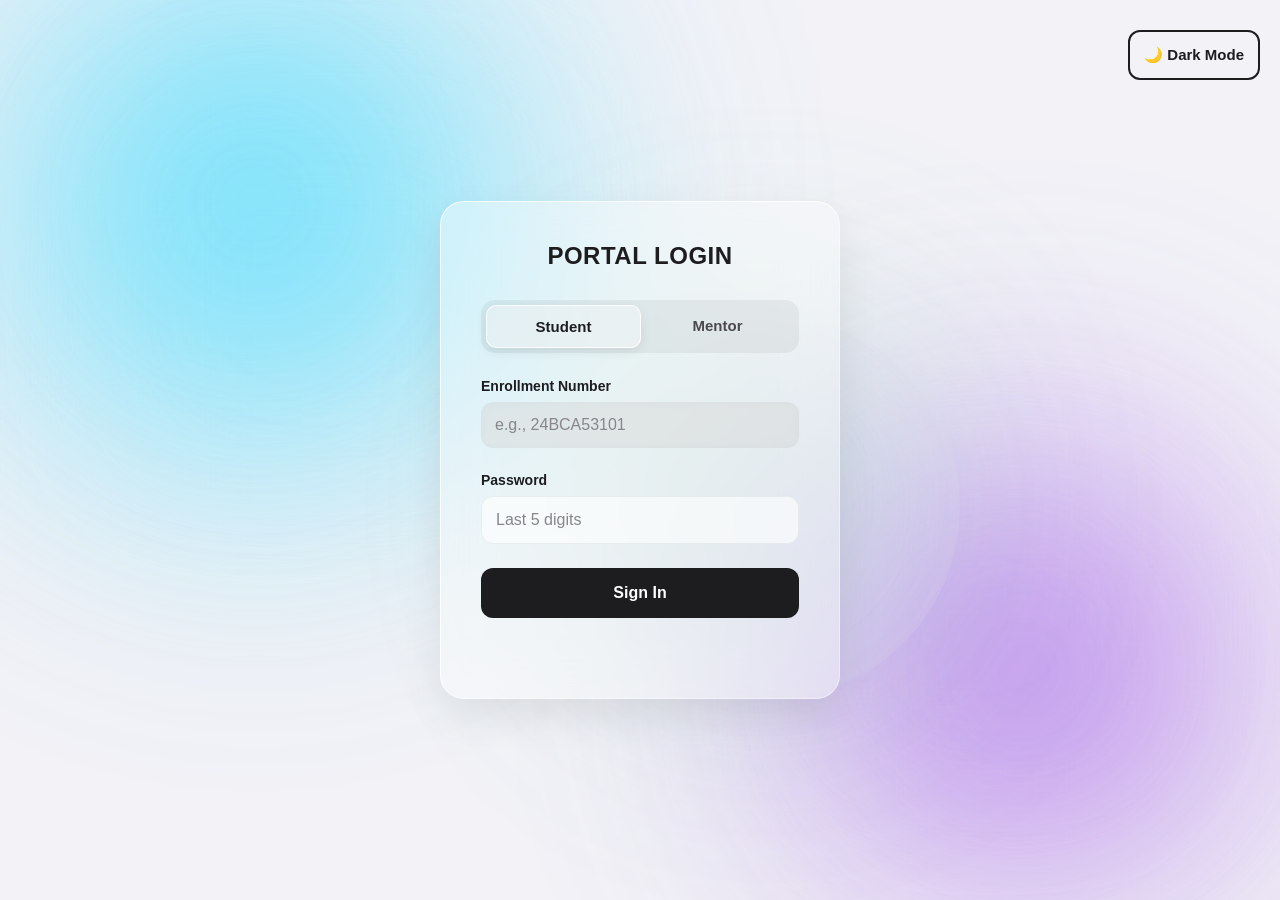
==== commit 6f53fc50: "Update index.html" ====
--- a/index.html
+++ b/index.html
@@ -1,6 +1,12 @@
 <!DOCTYPE html>
 <html lang="en">
 <head>
+    <script>
+    // Simple check: Has the user "logged in" during this session?
+    if (!sessionStorage.getItem('isLoggedIn')) {
+        window.location.href = 'login.html'; // Or whatever your login file is named
+    }
+</script>
     <meta charset="UTF-8">
     <meta name="viewport" content="width=device-width, initial-scale=1.0">
     <title>Submit Academic Records</title>
--- a/dashboard.css
+++ b/dashboard.css
@@ -601,9 +601,26 @@
    ULTIMATE PREMIUM GLASS UPGRADE
    ========================================= */
 
-/* 1. Pull the bubbles completely into the background */
+/* Premium Glowing Emitters */
 .orb {
-    z-index: 0 !important; /* Brings them in front of the flat background color */
+    position: fixed;
+    border-radius: 50%;
+    filter: blur(120px); /* Massive blur for light-emitter effect */
+    z-index: -1;
+    opacity: 0.7;        /* Softened opacity */
+    animation: float 20s infinite alternate ease-in-out;
+}
+
+.orb-1 {
+    width: 60vw; height: 60vw;
+    background: radial-gradient(circle, #00d2ff, transparent 70%);
+    top: -20%; left: -10%;
+}
+
+.orb-2 {
+    width: 50vw; height: 50vw;
+    background: radial-gradient(circle, #8a2be2, transparent 70%);
+    bottom: -10%; right: -5%;
 }
 
 /* 2. Push all the content above the bubbles */
@@ -637,57 +654,3 @@
     -webkit-background-clip: text !important;
     -webkit-text-fill-color: transparent !important;
 }
-
-/* =========================================
-   INDEX.HTML CONTAINER FIX
-   ========================================= */
-/* This stops the old style.css from hiding the bubbles */
-.container {
-    background: transparent !important;
-    box-shadow: none !important;
-    border: none !important;
-}
-
-/* Ensure the body completely surrenders to the new theme */
-body {
-    background-color: var(--bg) !important;
-}
-
-/* =========================================
-   FORM LAYOUT RESTORATION
-   ========================================= */
-.container, .dashboard {
-    max-width: 1000px;
-    margin: 0 auto;
-    padding: 20px;
-}
-
-.semester-grid {
-    display: grid;
-    grid-template-columns: repeat(2, 1fr);
-    gap: 20px;
-    margin-top: 20px;
-}
-
-.semester-card, .profile-card {
-    padding: 20px;
-    margin-bottom: 20px;
-}
-
-.form-group {
-    margin-bottom: 15px;
-}
-
-input, select {
-    width: 100%;
-    padding: 10px;
-    border-radius: 8px;
-    box-sizing: border-box; /* Ensures padding doesn't break the width */
-}
-
-/* Ensure the hero section looks good */
-.hero {
-    padding: 40px;
-    margin-bottom: 30px;
-    text-align: center;
-}
--- a/style.css
+++ b/style.css
@@ -1,271 +1,542 @@
-@import url('https://fonts.googleapis.com/css2?family=Manrope:wght@300;400;500;600;700;800&display=swap');
-
-* { margin: 0; padding: 0; box-sizing: border-box; font-family: 'Manrope', sans-serif; }
-
-:root {
-    --bg: #0a0a0f;
-    --card: rgba(255, 255, 255, 0.05);
-    --text: #ffffff;
-    --muted: rgba(255, 255, 255, 0.6);
-    --border: rgba(255, 255, 255, 0.1);
-    --primary: #00d2ff;
-    --secondary: #8a2be2;
-    --warning: #ff2a85;
-}
-
-body {
-    background-color: var(--bg);
-    min-height: 100vh;
-    padding: 40px 20px;
-    overflow-x: hidden;
-    color: var(--text);
-}
-
-/* Ambient Background Orbs */
-body::before, body::after {
-    content: "";
-    position: fixed;
-    border-radius: 50%;
-    filter: blur(80px);
-    z-index: -1;
-    opacity: 0.5;
-}
-
-body::before {
-    width: 400px; height: 400px;
-    background: var(--secondary);
-    top: -150px; left: -120px;
-    animation: floatA 12s infinite ease-in-out;
-}
-
-body::after {
-    width: 350px; height: 350px;
-    background: var(--primary);
-    bottom: -120px; right: -120px;
-    animation: floatB 15s infinite ease-in-out;
-}
-
-@keyframes floatA { 50% { transform: translate(60px, 40px); } }
-@keyframes floatB { 50% { transform: translate(-50px, -30px); } }
-
-.container { max-width: 1400px; margin: auto; }
-
-/* Liquid Glass Panels */
-.hero, .stat-card, .profile-card, .semester-card, .atkt-card {
-    background: var(--card);
-    backdrop-filter: blur(20px);
-    -webkit-backdrop-filter: blur(20px);
-    border: 1px solid var(--border);
-    box-shadow: 0 10px 40px rgba(0, 0, 0, 0.3);
-}
-
-.hero {
-    padding: 50px;
-    border-radius: 36px;
-    margin-bottom: 30px;
-    text-align: center;
-}
-
-.hero-badge {
-    display: inline-block;
-    padding: 10px 18px;
-    border-radius: 999px;
-    background: rgba(0, 210, 255, 0.1);
-    border: 1px solid var(--primary);
-    font-weight: 700;
-    color: var(--primary);
-    margin-bottom: 20px;
-}
-
-.hero h1 {
-    font-size: 72px;
-    line-height: .95;
-    letter-spacing: -2px;
-    font-weight: 800;
-    color: var(--text);
-    margin-bottom: 16px;
-}
-
-.hero p {
-    font-size: 18px;
-    color: var(--muted);
-    max-width: 700px;
-    margin: 0 auto;
-}
-
-/* Stats */
-.stats-bar {
-    display: grid;
-    grid-template-columns: repeat(3, 1fr);
-    gap: 20px;
-    margin-bottom: 30px;
-}
-
-.stat-card {
-    padding: 25px;
-    border-radius: 24px;
-    text-align: center;
-    transition: .3s;
-}
-
-.stat-card:hover { transform: translateY(-6px); }
-
-.stat-number {
-    display: block;
-    font-size: 32px;
-    font-weight: 800;
-    color: var(--primary);
-    margin-bottom: 8px;
-}
-
-.stat-label { font-size: 14px; font-weight: 600; color: var(--muted); }
-
-/* Dash & Grids (Your Original Layout Preserved) */
-.dashboard { display: flex; flex-direction: column; gap: 30px; }
-
-.profile-card { padding: 35px; border-radius: 30px; }
-
-.section-header h2 { font-size: 28px; margin-bottom: 25px; border-bottom: 1px solid var(--border); padding-bottom: 10px;}
-
-.profile-grid {
-    display: grid;
-    grid-template-columns: repeat(auto-fit, minmax(250px, 1fr));
-    gap: 20px;
-}
-
-.semester-grid {
-    display: grid;
-    grid-template-columns: repeat(2, 1fr);
-    gap: 24px;
-}
-
-.semester-card {
-    border-radius: 28px;
-    padding: 28px;
-    transition: .35s;
-}
-
-.semester-card:hover {
-    transform: translateY(-5px);
-    border-color: var(--primary);
-}
-
-.semester-card h2 { font-size: 24px; margin-bottom: 18px; }
-
-/* Frosted Forms */
-.form-group { margin-bottom: 18px; }
-
-label { display: block; margin-bottom: 8px; font-size: 14px; font-weight: 700; color: var(--muted); }
-
-input, select {
-    width: 100%;
-    padding: 15px 16px;
-    border-radius: 16px;
-    border: 1px solid var(--border);
-    background: rgba(0, 0, 0, 0.4);
-    color: var(--text);
-    font-size: 15px;
-    transition: .25s;
-}
-
-input:focus, select:focus {
-    outline: none;
-    border-color: var(--primary);
-    box-shadow: 0 0 0 4px rgba(0, 210, 255, 0.15);
-}
-
-select option { background: var(--bg); color: var(--text); }
-
-.enroll-box {
-    display: flex;
-    align-items: center;
-    width: 100%;
-    height: 52px;
-    border: 1px solid var(--border);
-    border-radius: 16px;
-    overflow: hidden;
-    background: rgba(0, 0, 0, 0.4);
-    transition: all .25s ease;
-}
-
-.enroll-box:focus-within {
-    border-color: var(--primary);
-    box-shadow: 0 0 0 4px rgba(0, 210, 255, 0.15);
-}
-
-.prefix {
-    padding: 0 16px;
-    height: 100%;
-    display: flex;
-    align-items: center;
-    background: rgba(255, 255, 255, 0.05);
-    color: var(--primary);
-    font-weight: 600;
-    border-right: 1px solid var(--border);
-}
-
-.enroll-box input {
-    flex: 1;
-    height: 100%;
-    border: none !important;
-    outline: none !important;
-    box-shadow: none !important;
-    padding: 0 16px;
-    background: transparent;
-}
-
-/* ATKT Styling */
-.atkt-card {
-    border: 2px dashed var(--warning);
-    border-radius: 20px;
-    padding: 20px;
-    margin-bottom: 15px;
-    background: rgba(255, 42, 133, 0.05);
-}
-
-.atkt-card h3 { color: var(--warning); margin-bottom: 15px; }
-
-.atkt-wrapper button {
-    padding: 14px 18px;
-    border: 1px solid var(--warning);
-    border-radius: 14px;
-    background: transparent;
-    color: var(--warning);
-    font-weight: 700;
-    cursor: pointer;
-    transition: .3s;
-}
-.atkt-wrapper button:hover { background: rgba(255, 42, 133, 0.1); }
-
-/* Submit Button */
-.submit-section { margin-top: 10px; }
-
-#submitBtn {
-    width: 100%;
-    padding: 24px;
-    border: none;
-    border-radius: 24px;
-    font-size: 18px;
-    font-weight: 800;
-    cursor: pointer;
-    color: #000;
-    background: var(--text);
-    transition: .3s;
-}
-
-#submitBtn:hover { transform: translateY(-4px); box-shadow: 0 10px 30px rgba(255,255,255,0.2); }
-
-/* Responsive Grid Adjustments */
-@media(max-width: 900px) {
-    .hero h1 { font-size: 48px; }
-    .semester-grid { grid-template-columns: 1fr; }
-}
-@media(max-width: 600px) {
-    .hero { padding: 28px; }
-    .profile-card, .semester-card { padding: 20px; }
-    .hero h1 { font-size: 36px; }
-    .stats-bar { grid-template-columns: 1fr; }
-}
-
-/* Hide original particle JS dots */
-#particles { display: none; }
+@import url('https://fonts.googleapis.com/css2?family=Manrope:wght@300;400;500;600;700;800;900&display=swap');
+
+:root{
+
+--primary:#00d2ff;
+--secondary:#8a2be2;
+
+--success:#22c55e;
+--danger:#ef4444;
+
+--glass:
+rgba(255,255,255,.08);
+
+--glass-light:
+rgba(255,255,255,.65);
+
+--radius:28px;
+
+}
+
+*{
+margin:0;
+padding:0;
+box-sizing:border-box;
+font-family:'Manrope',sans-serif;
+}
+
+.container{
+
+max-width:1500px;
+
+margin:auto;
+
+position:relative;
+
+z-index:10;
+
+}
+
+/* HERO */
+
+.hero{
+
+position:relative;
+
+overflow:hidden;
+
+padding:70px;
+
+border-radius:36px;
+
+margin-bottom:40px;
+
+animation:fadeUp .7s ease;
+
+}
+
+.hero::before{
+
+content:"";
+
+position:absolute;
+
+width:350px;
+
+height:350px;
+
+border-radius:50%;
+
+background:
+radial-gradient(
+rgba(0,210,255,.25),
+transparent 70%
+);
+
+top:-120px;
+
+right:-120px;
+
+pointer-events:none;
+
+}
+
+.hero h1{
+
+font-size:
+clamp(3rem,7vw,5rem);
+
+font-weight:900;
+
+letter-spacing:-3px;
+
+line-height:1;
+
+margin-bottom:12px;
+
+}
+
+.hero p{
+
+font-size:1.1rem;
+
+max-width:650px;
+
+opacity:.85;
+
+}
+
+.hero-badge{
+
+display:inline-flex;
+
+padding:10px 18px;
+
+border-radius:999px;
+
+margin-bottom:20px;
+
+font-weight:700;
+
+letter-spacing:.5px;
+
+backdrop-filter:blur(15px);
+
+}
+
+/* PROFILE */
+
+.profile-card{
+
+position:relative;
+
+overflow:hidden;
+
+padding:35px;
+
+border-radius:32px;
+
+margin-bottom:40px;
+
+transition:.4s;
+
+animation:fadeUp .8s ease;
+
+}
+
+.profile-card:hover{
+
+transform:
+translateY(-5px);
+
+}
+
+.profile-grid{
+
+display:grid;
+
+grid-template-columns:
+repeat(auto-fit,minmax(280px,1fr));
+
+gap:24px;
+
+}
+
+.form-group{
+
+display:flex;
+
+flex-direction:column;
+
+gap:10px;
+
+}
+
+.form-group label{
+
+font-weight:700;
+
+font-size:.9rem;
+
+letter-spacing:.2px;
+
+}
+
+/* INPUTS */
+
+input,
+select{
+
+height:60px;
+
+padding:0 18px;
+
+border-radius:18px;
+
+border:1px solid rgba(255,255,255,.12);
+
+background:
+rgba(255,255,255,.08);
+
+font-size:15px;
+
+font-weight:600;
+
+transition:.35s;
+
+outline:none;
+
+}
+
+[data-theme="light"] input,
+[data-theme="light"] select{
+
+background:
+rgba(255,255,255,.8);
+
+color:#0f172a;
+
+border:
+1px solid rgba(15,23,42,.08);
+
+}
+
+[data-theme="dark"] input,
+[data-theme="dark"] select{
+
+color:#fff;
+
+}
+
+input:focus,
+select:focus{
+
+transform:
+translateY(-2px);
+
+border-color:var(--primary);
+
+box-shadow:
+0 0 0 5px rgba(0,210,255,.15);
+
+}
+
+/* ENROLLMENT */
+
+.enroll-box{
+
+display:flex;
+
+align-items:center;
+
+height:60px;
+
+border-radius:18px;
+
+overflow:hidden;
+
+border:1px solid rgba(255,255,255,.12);
+
+background:
+rgba(255,255,255,.08);
+
+}
+
+.prefix{
+
+height:100%;
+
+display:flex;
+
+align-items:center;
+
+padding:0 20px;
+
+font-weight:800;
+
+color:var(--primary);
+
+background:
+rgba(255,255,255,.04);
+
+border-right:
+1px solid rgba(255,255,255,.1);
+
+}
+
+.enroll-box input{
+
+border:none;
+
+background:transparent;
+
+height:100%;
+
+}
+
+/* SEMESTER GRID */
+
+.semester-grid{
+
+display:grid;
+
+grid-template-columns:
+repeat(
+auto-fit,
+minmax(350px,1fr)
+);
+
+gap:30px;
+
+}
+
+/* SEMESTER CARD */
+
+.semester-card{
+
+position:relative;
+
+overflow:hidden;
+
+padding:30px;
+
+border-radius:30px;
+
+transition:.45s;
+
+animation:fadeUp 1s ease;
+
+}
+
+.semester-card::before{
+
+content:"";
+
+position:absolute;
+
+top:-100px;
+
+right:-100px;
+
+width:240px;
+
+height:240px;
+
+border-radius:50%;
+
+background:
+radial-gradient(
+rgba(0,210,255,.22),
+transparent 70%
+);
+
+opacity:0;
+
+transition:.4s;
+
+}
+
+.semester-card:hover{
+
+transform:
+translateY(-10px)
+scale(1.02);
+
+}
+
+.semester-card:hover::before{
+
+opacity:1;
+
+}
+
+.semester-card h2{
+
+font-size:1.4rem;
+
+font-weight:800;
+
+margin-bottom:18px;
+
+}
+
+/* ATKT */
+
+.atkt-card{
+
+margin-top:20px;
+
+padding:25px;
+
+border-radius:22px;
+
+background:
+rgba(255,255,255,.05);
+
+border:
+1px solid rgba(255,255,255,.08);
+
+backdrop-filter:blur(12px);
+
+}
+
+.atkt-card h3{
+
+margin-bottom:18px;
+
+font-size:1rem;
+
+font-weight:800;
+
+}
+
+/* ADD ATKT BUTTON */
+
+.atkt-wrapper + button{
+
+margin-top:18px;
+
+height:54px;
+
+border:none;
+
+border-radius:16px;
+
+cursor:pointer;
+
+font-weight:700;
+
+background:
+linear-gradient(
+135deg,
+rgba(0,210,255,.15),
+rgba(138,43,226,.15)
+);
+
+}
+
+/* SUBMIT */
+
+.submit-section{
+
+margin-top:40px;
+
+}
+
+#submitBtn{
+
+height:72px;
+
+border:none;
+
+border-radius:24px;
+
+font-size:18px;
+
+font-weight:900;
+
+letter-spacing:.5px;
+
+cursor:pointer;
+
+background:
+linear-gradient(
+135deg,
+#00d2ff,
+#8a2be2
+);
+
+color:white;
+
+transition:.4s;
+
+box-shadow:
+0 15px 35px
+rgba(0,210,255,.25);
+
+}
+
+#submitBtn:hover{
+
+transform:
+translateY(-4px);
+
+box-shadow:
+0 25px 60px
+rgba(0,210,255,.35);
+
+}
+
+/* ANIMATIONS */
+
+@keyframes fadeUp{
+
+from{
+
+opacity:0;
+
+transform:
+translateY(40px);
+
+}
+
+to{
+
+opacity:1;
+
+transform:
+translateY(0);
+
+}
+
+}
+
+/* MOBILE */
+
+@media(max-width:768px){
+
+.hero{
+
+padding:40px;
+
+}
+
+.hero h1{
+
+font-size:2.8rem;
+
+}
+
+.semester-grid{
+
+grid-template-columns:1fr;
+
+}
+
+.profile-grid{
+
+grid-template-columns:1fr;
+
+}
+
+}
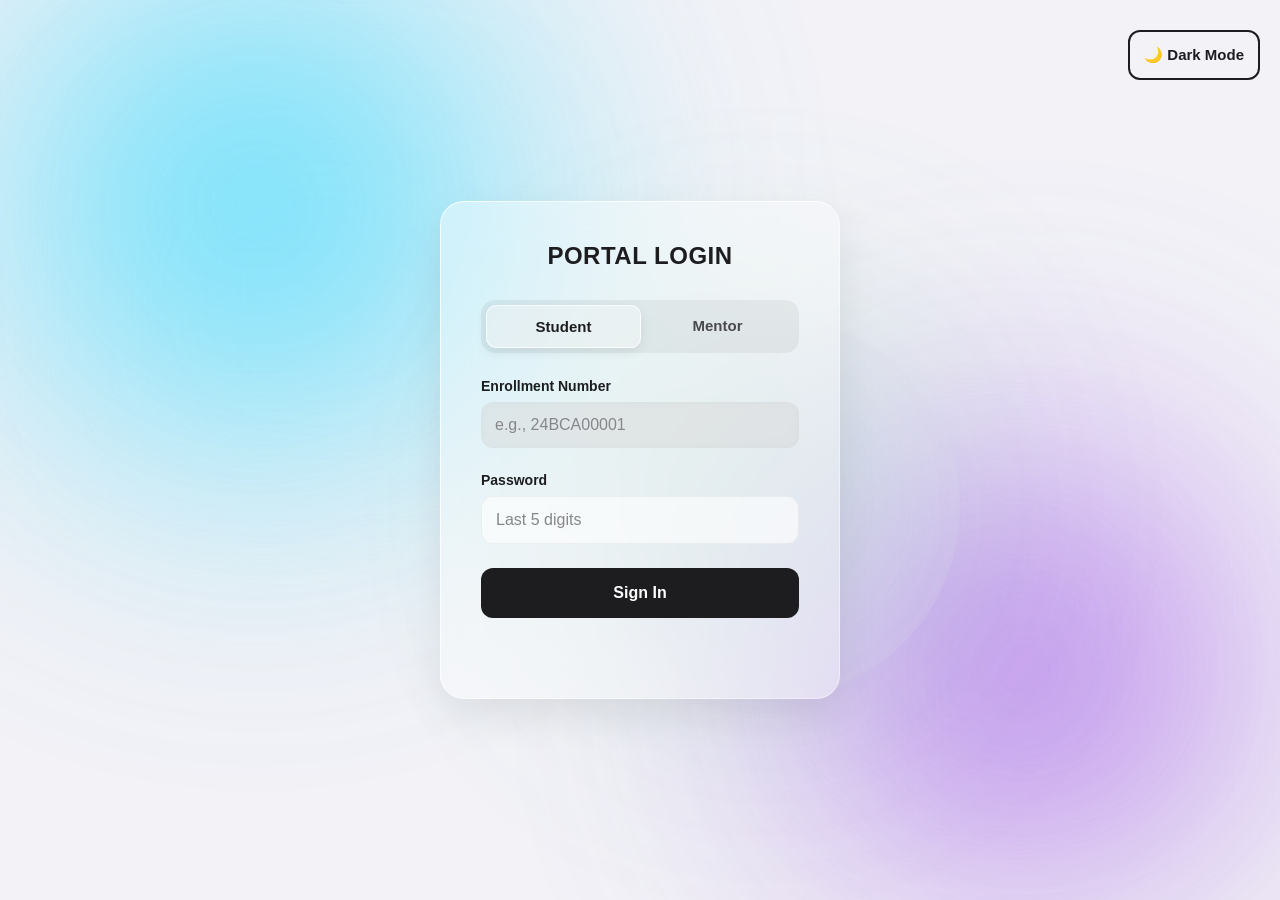
==== commit a5646e8c: "Update index.html" ====
--- a/index.html
+++ b/index.html
@@ -1,178 +1,173 @@
-<!DOCTYPE html>
-<html lang="en">
-<head>
-    <script>
-    // Simple check: Has the user "logged in" during this session?
-    if (!sessionStorage.getItem('isLoggedIn')) {
-        window.location.href = 'login.html'; // Or whatever your login file is named
-    }
-</script>
-    <meta charset="UTF-8">
-    <meta name="viewport" content="width=device-width, initial-scale=1.0">
-    <title>Submit Academic Records</title>
-    <link rel="stylesheet" href="dashboard.css">
-     <link rel="stylesheet" href="style.css">
-</head>
-<body class="dashboard-body" data-theme="light">
-
-    <div class="orb orb-1"></div>
-    <div class="orb orb-2"></div>
-    <div class="orb orb-3"></div>
-
-    <nav class="glass-nav">
-        <h2>Academic Portal</h2>
-        <div class="nav-controls">
-            <button id="themeToggle" class="action-btn secondary theme-btn">🌙 Dark Mode</button>
-            <button onclick="window.location.href='student-dashboard.html'" class="action-btn" style="background: transparent; border: 1px solid var(--primary); color: var(--primary);">
-                ← Back to Dashboard
-            </button>
-        </div>
-    </nav>
-
-    <div class="container" style="margin-top: 40px; position: relative; z-index: 10;">
-        
-        <div class="hero" style="background: var(--card); backdrop-filter: blur(15px); border: 1px solid var(--border); box-shadow: 0 10px 30px rgba(0,0,0,0.1);">
-            <div class="hero-content">
-                <span class="hero-badge" style="background: var(--primary); color: white;">Academic Intelligence System</span>
-                <h1 style="background: linear-gradient(135deg, var(--primary), var(--secondary)); -webkit-background-clip: text; -webkit-text-fill-color: transparent;">Submit Records</h1>
-                <p style="color: var(--muted);">Enter your 6-semester progression data carefully.</p>
-            </div>
-        </div>
-
-        <div class="dashboard">
-            <section class="profile-card" style="background: var(--card); backdrop-filter: blur(15px); border: 1px solid var(--border);">
-                <div class="section-header">
-                    <h2 style="color: var(--text);">Student Information</h2>
-                </div>
-                <div class="profile-grid">
-                    <div class="form-group">
-                        <label style="color: var(--muted);">Student Name</label>
-                        <input type="text" id="studentName" style="background: rgba(255,255,255,0.05); color: var(--text); border: 1px solid var(--border);">
-                    </div>
-                    <div class="form-group">
-                        <label style="color: var(--muted);">Enrollment No.</label>
-                        <div class="enroll-box" style="background: rgba(255,255,255,0.05); border: 1px solid var(--border);">
-                            <span class="prefix" style="color: var(--primary);">24BCA</span>
-                            <input type="text" id="rollNumber" maxlength="5" placeholder="Last 5 digits" style="color: var(--text);">
-                        </div>
-                    </div>
-                    <div class="form-group">
-                        <label style="color: var(--muted);">Student Mobile</label>
-                        <input type="tel" id="studentMobile" style="background: rgba(255,255,255,0.05); color: var(--text); border: 1px solid var(--border);">
-                    </div>
-                    <div class="form-group">
-                        <label style="color: var(--muted);">Parent Mobile</label>
-                        <input type="tel" id="parentMobile" style="background: rgba(255,255,255,0.05); color: var(--text); border: 1px solid var(--border);">
-                    </div>
-                </div>
-            </section>
-
-            <div class="semester-grid">
-                
-                <section class="semester-card" style="background: var(--card); backdrop-filter: blur(15px); border: 1px solid var(--border);">
-                    <h2 style="color: var(--text);">Semester 1</h2>
-                    <div class="form-group">
-                        <label style="color: var(--muted);">Result Status</label>
-                        <select class="result-status" data-semester="1" style="background: rgba(255,255,255,0.05); color: var(--text); border: 1px solid var(--border);">
-                            <option value="" style="color: black;">Select Status</option>
-                            <option value="pass" style="color: black;">Passed</option>
-                            <option value="atkt" style="color: black;">ATKT</option>
-                        </select>
-                    </div>
-                    <div id="semester1Container"></div>
-                </section>
-
-                <section class="semester-card" style="background: var(--card); backdrop-filter: blur(15px); border: 1px solid var(--border);">
-                    <h2 style="color: var(--text);">Semester 2</h2>
-                    <div class="form-group">
-                        <label style="color: var(--muted);">Result Status</label>
-                        <select class="result-status" data-semester="2" style="background: rgba(255,255,255,0.05); color: var(--text); border: 1px solid var(--border);">
-                            <option value="" style="color: black;">Select Status</option>
-                            <option value="pass" style="color: black;">Passed</option>
-                            <option value="atkt" style="color: black;">ATKT</option>
-                        </select>
-                    </div>
-                    <div id="semester2Container"></div>
-                </section>
-
-                <section class="semester-card" style="background: var(--card); backdrop-filter: blur(15px); border: 1px solid var(--border);">
-                    <h2 style="color: var(--text);">Semester 3</h2>
-                    <div class="form-group">
-                        <label style="color: var(--muted);">Result Status</label>
-                        <select class="result-status" data-semester="3" style="background: rgba(255,255,255,0.05); color: var(--text); border: 1px solid var(--border);">
-                            <option value="" style="color: black;">Select Status</option>
-                            <option value="pass" style="color: black;">Passed</option>
-                            <option value="atkt" style="color: black;">ATKT</option>
-                        </select>
-                    </div>
-                    <div id="semester3Container"></div>
-                </section>
-
-                <section class="semester-card" style="background: var(--card); backdrop-filter: blur(15px); border: 1px solid var(--border);">
-                    <h2 style="color: var(--text);">Semester 4</h2>
-                    <div class="form-group">
-                        <label style="color: var(--muted);">Result Status</label>
-                        <select class="result-status" data-semester="4" style="background: rgba(255,255,255,0.05); color: var(--text); border: 1px solid var(--border);">
-                            <option value="" style="color: black;">Select Status</option>
-                            <option value="pass" style="color: black;">Passed</option>
-                            <option value="atkt" style="color: black;">ATKT</option>
-                        </select>
-                    </div>
-                    <div id="semester4Container"></div>
-                </section>
-
-                <section class="semester-card" style="background: var(--card); backdrop-filter: blur(15px); border: 1px solid var(--border);">
-                    <h2 style="color: var(--text);">Semester 5</h2>
-                    <div class="form-group">
-                        <label style="color: var(--muted);">Result Status</label>
-                        <select class="result-status" data-semester="5" style="background: rgba(255,255,255,0.05); color: var(--text); border: 1px solid var(--border);">
-                            <option value="" style="color: black;">Select Status</option>
-                            <option value="pass" style="color: black;">Passed</option>
-                            <option value="atkt" style="color: black;">ATKT</option>
-                        </select>
-                    </div>
-                    <div id="semester5Container"></div>
-                </section>
-
-                <section class="semester-card" style="background: var(--card); backdrop-filter: blur(15px); border: 1px solid var(--border);">
-                    <h2 style="color: var(--text);">Semester 6</h2>
-                    <div class="form-group">
-                        <label style="color: var(--muted);">Result Status</label>
-                        <select class="result-status" data-semester="6" style="background: rgba(255,255,255,0.05); color: var(--text); border: 1px solid var(--border);">
-                            <option value="" style="color: black;">Select Status</option>
-                            <option value="pass" style="color: black;">Passed</option>
-                            <option value="atkt" style="color: black;">ATKT</option>
-                        </select>
-                    </div>
-                    <div id="semester6Container"></div>
-                </section>
-
-            </div>
-
-            <div class="submit-section" style="margin-top: 30px;">
-                <button id="submitBtn" class="action-btn" style="width: 100%; padding: 15px; font-size: 18px;">Submit Academic Record</button>
-            </div>
-        </div>
-    </div>
-
-    <script src="script.js"></script>
-
-    <script>
-        const themeBtn = document.getElementById('themeToggle');
-        const body = document.body;
-
-        // Pull the exact theme the user selected on the dashboard
-        const currentTheme = localStorage.getItem('theme') || 'light';
-        body.setAttribute('data-theme', currentTheme);
-        themeBtn.innerHTML = currentTheme === 'light' ? '🌙 Dark Mode' : '☀️ Light Mode';
-
-        // Allow toggling from this page too
-        themeBtn.addEventListener('click', () => {
-            const newTheme = body.getAttribute('data-theme') === 'light' ? 'dark' : 'light';
-            body.setAttribute('data-theme', newTheme);
-            localStorage.setItem('theme', newTheme);
-            themeBtn.innerHTML = newTheme === 'light' ? '🌙 Dark Mode' : '☀️ Light Mode';
-        });
-    </script>
-</body>
-</html>
+<!DOCTYPE html>
+<html lang="en">
+<head>
+ <script>
+    // Only kick them out if they are NOT on the login page AND not logged in
+    const isLoggedIn = sessionStorage.getItem('isLoggedIn');
+    const isLoginPage = window.location.pathname.includes('login.html');
+
+    if (!isLoggedIn && !isLoginPage) {
+        window.location.href = 'login.html';
+    }
+</script>
+    <meta charset="UTF-8">
+    <meta name="viewport" content="width=device-width, initial-scale=1.0">
+    <title>Student Dashboard</title>
+    <link rel="stylesheet" href="dashboard.css">
+    <style>
+        /* Temporarily here until you update dashboard.css as well */
+        [data-theme="dark"] {
+            --bg: #0a0a0f;
+            --card: rgba(255, 255, 255, 0.05);
+            --text: #ffffff;
+            --muted: rgba(255, 255, 255, 0.6);
+            --border: rgba(255, 255, 255, 0.1);
+            --primary: #00d2ff;
+            --secondary: #8a2be2;
+            --warning: #ff2a85;
+            --success: #34c759;
+        }
+
+        /* Ensure progress rings are visible with initial 0% */
+        .progress-ring circle {
+            stroke-dasharray: 377;
+            stroke-dashoffset: 377; /* Circumference of r=60 is ~377 */
+        }
+    </style>
+</head>
+<body class="dashboard-body" data-theme="light">
+
+    <div class="orb orb-1"></div>
+    <div class="orb orb-2"></div>
+    <div class="orb orb-3"></div>
+
+    <nav class="glass-nav">
+        <h2>Student Portal</h2>
+        <div class="nav-controls">
+            <button id="themeToggle" class="action-btn secondary theme-btn">🌙 Dark Mode</button>
+            <button class="logout-btn" onclick="window.location.href='login.html'">Logout</button>
+        </div>
+    </nav>
+
+    <main class="dashboard-container">
+        
+        <section class="glass-card rings-section">
+            <div class="section-header">
+                <h2>Academic Overview</h2>
+            </div>
+            <div class="rings-container">
+                <div class="ring-wrapper">
+                    <svg class="progress-ring" width="140" height="140">
+                        <circle class="ring-bg" cx="70" cy="70" r="60"></circle>
+                        <circle class="ring-progress ring-green" id="syllabus-ring" cx="70" cy="70" r="60"></circle>
+                    </svg>
+                    <div class="ring-text" id="syllabus-text">0%</div>
+                    <p class="ring-label">Total Syllabus</p>
+                </div>
+
+                <div class="ring-wrapper">
+                    <svg class="progress-ring" width="140" height="140">
+                        <circle class="ring-bg" cx="70" cy="70" r="60"></circle>
+                        <circle class="ring-progress ring-blue" id="performance-ring" cx="70" cy="70" r="60"></circle>
+                    </svg>
+                    <div class="ring-text" id="performance-text">0%</div>
+                    <p class="ring-label">Performance</p>
+                </div>
+
+                <div class="ring-wrapper">
+                    <svg class="progress-ring" width="140" height="140">
+                        <circle class="ring-bg" cx="70" cy="70" r="60"></circle>
+                        <circle class="ring-progress ring-pink" id="attendance-ring" cx="70" cy="70" r="60"></circle>
+                    </svg>
+                    <div class="ring-text" id="attendance-text">0%</div>
+                    <p class="ring-label">Attendance</p>
+                </div>
+            </div>
+        </section>
+
+        <div class="dashboard-grid">
+            <section class="glass-card">
+                <div class="section-header">
+                    <h2>Latest Announcements</h2>
+                </div>
+                <ul class="announcement-list">
+                    <li><a href="#">PDF: Semester Guidelines Updated</a></li>
+                    <li><a href="#">Data Structures: Linked Lists assignment due Friday</a></li>
+                    <li><a href="#">Holiday Notice: Campus closed on Monday</a></li>
+                </ul>
+            </section>
+
+            <div class="actions-column">
+                <section class="glass-card">
+                    <div class="section-header">
+                        <h2>Academic Records</h2>
+                    </div>
+                    <p>Update your details or view your official history.</p>
+                    <button onclick="window.location.href='index.html'" class="action-btn">📝 Submit Semesters</button>
+                    <button id="openViewModalBtn" class="action-btn secondary">📊 View Report Card</button>
+                </section>
+            </div>
+        </div>
+    </main>
+
+    <script>
+        // --- 1. Dark Mode Toggle Logic ---
+        const themeBtn = document.getElementById('themeToggle');
+        const body = document.body;
+
+        // Remember user's preference using LocalStorage
+        const currentTheme = localStorage.getItem('theme') || 'light';
+        body.setAttribute('data-theme', currentTheme);
+        updateThemeButton(currentTheme);
+
+        themeBtn.addEventListener('click', () => {
+            const newTheme = body.getAttribute('data-theme') === 'light' ? 'dark' : 'light';
+            body.setAttribute('data-theme', newTheme);
+            localStorage.setItem('theme', newTheme);
+            updateThemeButton(newTheme);
+        });
+
+        function updateThemeButton(theme) {
+            themeBtn.innerHTML = theme === 'light' ? '🌙 Dark Mode' : '☀️ Light Mode';
+        }
+
+        // --- 2. Progression Ring Animation Logic ---
+        function animateRing(ringId, percent) {
+            const circle = document.getElementById(ringId + '-ring');
+            const textElement = document.getElementById(ringId + '-text');
+            
+            if (!circle || !textElement) return;
+
+            const circumference = 377; // Fixed circumference for r=60
+            circle.style.strokeDashoffset = circumference; 
+
+            setTimeout(() => {
+                const offset = circumference - (percent / 100) * circumference;
+                circle.style.strokeDashoffset = offset;
+                
+                // Number counting up animation
+                let current = 0;
+                const step = percent > 30 ? Math.ceil(percent / 30) : 1; // Faster counting for larger numbers
+                const timer = setInterval(() => {
+                    current += step;
+                    if(current >= percent) {
+                        current = percent;
+                        clearInterval(timer);
+                    }
+                    textElement.innerText = current + "%";
+                }, 30);
+            }, 300);
+        }
+
+        // Trigger the animations (Replace with actual data when available)
+        // Check if rings exist before animating, useful if dashboard content changes
+        if (document.getElementById('syllabus-ring')) {
+            animateRing('syllabus', 75);
+            animateRing('performance', 82);
+            animateRing('attendance', 90);
+        }
+
+        // (Any other dashboard specific interactions can go here)
+    </script>
+</body>
+</html>
